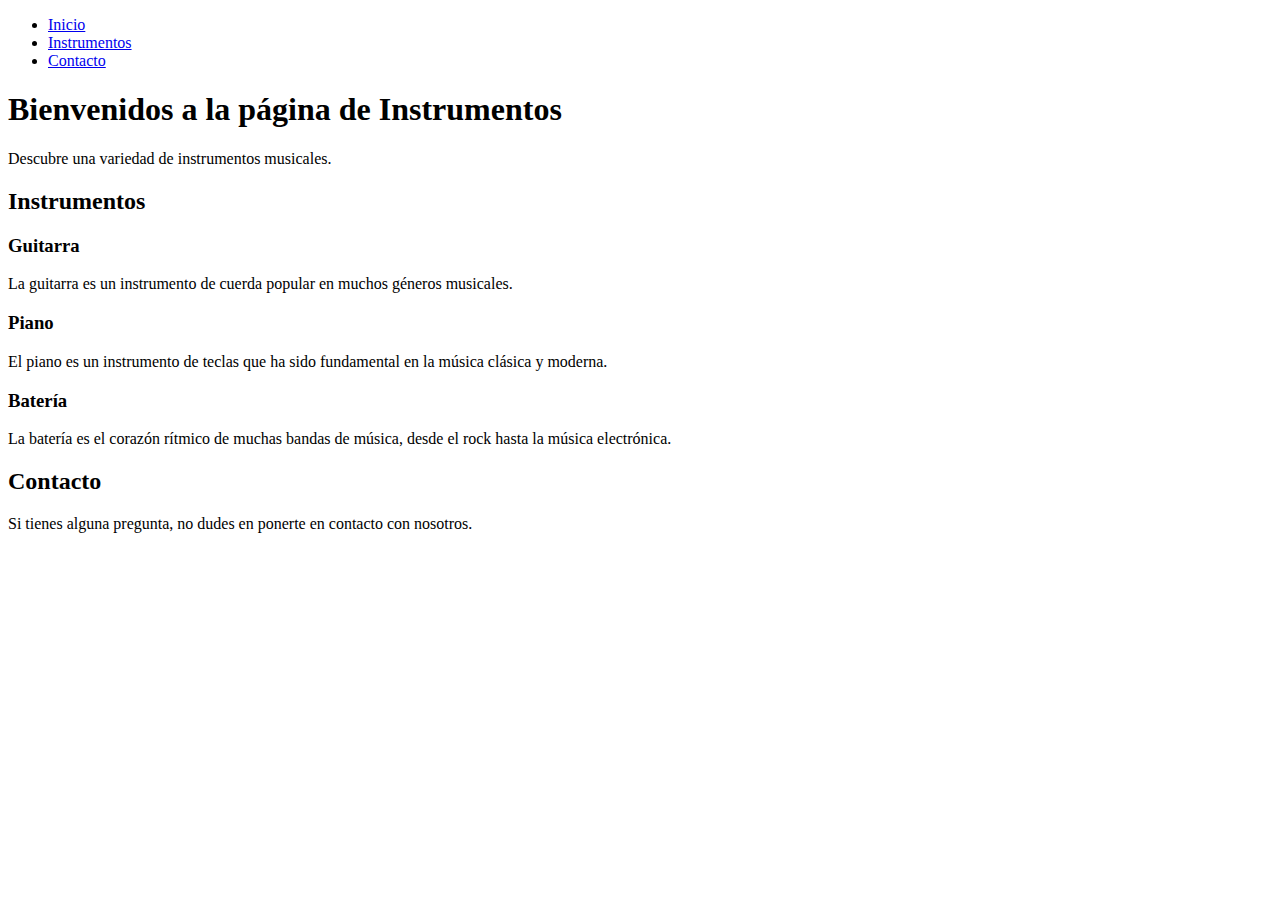
==== index.html @ 2ad23cd2 "Primer Cambio" ====
<!DOCTYPE html>
<html lang="es">
<head>
    <meta charset="UTF-8">
    <meta name="viewport" content="width=device-width, initial-scale=1.0">
    <title>Página de Instrumentos</title>
    <link rel="stylesheet" href="styles.css">
</head>
<body>

    <!-- Barra de navegación -->
    <nav>
        <ul>
            <li><a href="#home">Inicio</a></li>
            <li><a href="#instrumentos">Instrumentos</a></li>
            <li><a href="#contacto">Contacto</a></li>
        </ul>
    </nav>

    <!-- Sección de inicio -->
    <section id="home">
        <h1>Bienvenidos a la página de Instrumentos</h1>
        <p>Descubre una variedad de instrumentos musicales.</p>
    </section>

    <!-- Sección de instrumentos -->
    <section id="instrumentos">
        <h2>Instrumentos</h2>
        <div class="instrumentos-lista">
            <div class="instrumento">
                <h3>Guitarra</h3>
                <p>La guitarra es un instrumento de cuerda popular en muchos géneros musicales.</p>
            </div>
            <div class="instrumento">
                <h3>Piano</h3>
                <p>El piano es un instrumento de teclas que ha sido fundamental en la música clásica y moderna.</p>
            </div>
            <div class="instrumento">
                <h3>Batería</h3>
                <p>La batería es el corazón rítmico de muchas bandas de música, desde el rock hasta la música electrónica.</p>
            </div>
        </div>
    </section>

    <!-- Sección de contacto -->
    <section id="contacto">
        <h2>Contacto</h2>
        <p>Si tienes alguna pregunta, no dudes en ponerte en contacto con nosotros.</p>
    </section>

</body>
</html>
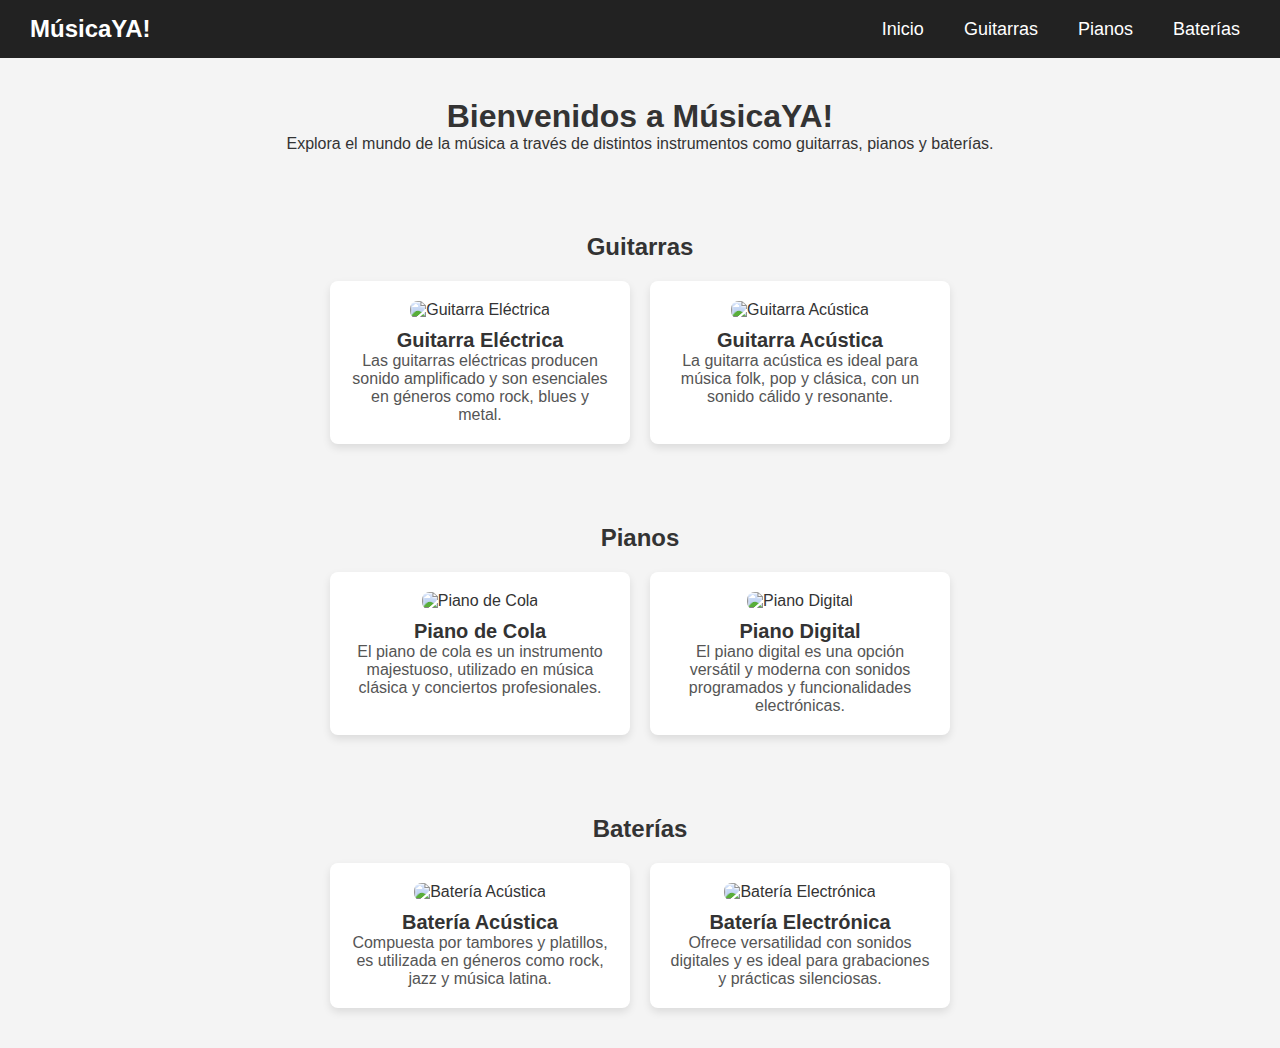
==== commit 8f41ab56: "Segundo cambio" ====
--- a/index.html
+++ b/index.html
@@ -3,49 +3,79 @@
 <head>
     <meta charset="UTF-8">
     <meta name="viewport" content="width=device-width, initial-scale=1.0">
-    <title>Página de Instrumentos</title>
+    <title>MúsicaYA! - Página de Instrumentos</title>
     <link rel="stylesheet" href="styles.css">
 </head>
 <body>
 
-    <!-- Barra de navegación -->
-    <nav>
-        <ul>
-            <li><a href="#home">Inicio</a></li>
-            <li><a href="#instrumentos">Instrumentos</a></li>
-            <li><a href="#contacto">Contacto</a></li>
-        </ul>
-    </nav>
+    <!-- Barra de navegación con logo -->
+    <header>
+        <div class="logo">MúsicaYA!</div>
+        <nav>
+            <ul>
+                <li><a href="index.html">Inicio</a></li>
+                <li><a href="#guitarras">Guitarras</a></li>
+                <li><a href="#pianos">Pianos</a></li>
+                <li><a href="#baterias">Baterías</a></li>
+            </ul>
+        </nav>
+    </header>
 
     <!-- Sección de inicio -->
     <section id="home">
-        <h1>Bienvenidos a la página de Instrumentos</h1>
-        <p>Descubre una variedad de instrumentos musicales.</p>
+        <h1>Bienvenidos a MúsicaYA!</h1>
+        <p>Explora el mundo de la música a través de distintos instrumentos como guitarras, pianos y baterías.</p>
     </section>
 
-    <!-- Sección de instrumentos -->
-    <section id="instrumentos">
-        <h2>Instrumentos</h2>
+    <!-- Sección Guitarras -->
+    <section id="guitarras">
+        <h2>Guitarras</h2>
         <div class="instrumentos-lista">
             <div class="instrumento">
-                <h3>Guitarra</h3>
-                <p>La guitarra es un instrumento de cuerda popular en muchos géneros musicales.</p>
+                <img src="https://d1aeri3ty3izns.cloudfront.net/media/50/509580/1200/preview.jpg" alt="Guitarra Eléctrica">
+                <h3>Guitarra Eléctrica</h3>
+                <p>Las guitarras eléctricas producen sonido amplificado y son esenciales en géneros como rock, blues y metal.</p>
             </div>
             <div class="instrumento">
-                <h3>Piano</h3>
-                <p>El piano es un instrumento de teclas que ha sido fundamental en la música clásica y moderna.</p>
-            </div>
-            <div class="instrumento">
-                <h3>Batería</h3>
-                <p>La batería es el corazón rítmico de muchas bandas de música, desde el rock hasta la música electrónica.</p>
+                <img src="https://lacarnemagazine.com/wp-content/uploads/2020/06/mejores-guitarras-acusticas-web-1200x675.jpg" alt="Guitarra Acústica">
+                <h3>Guitarra Acústica</h3>
+                <p>La guitarra acústica es ideal para música folk, pop y clásica, con un sonido cálido y resonante.</p>
             </div>
         </div>
     </section>
 
-    <!-- Sección de contacto -->
-    <section id="contacto">
-        <h2>Contacto</h2>
-        <p>Si tienes alguna pregunta, no dudes en ponerte en contacto con nosotros.</p>
+    <!-- Sección Pianos -->
+    <section id="pianos">
+        <h2>Pianos</h2>
+        <div class="instrumentos-lista">
+            <div class="instrumento">
+                <img src="img/piano-de-cola.jpg" alt="Piano de Cola">
+                <h3>Piano de Cola</h3>
+                <p>El piano de cola es un instrumento majestuoso, utilizado en música clásica y conciertos profesionales.</p>
+            </div>
+            <div class="instrumento">
+                <img src="img/piano-digital.jpg" alt="Piano Digital">
+                <h3>Piano Digital</h3>
+                <p>El piano digital es una opción versátil y moderna con sonidos programados y funcionalidades electrónicas.</p>
+            </div>
+        </div>
+    </section>
+
+    <!-- Sección Baterías -->
+    <section id="baterias">
+        <h2>Baterías</h2>
+        <div class="instrumentos-lista">
+            <div class="instrumento">
+                <img src="img/bateria-acustica.jpg" alt="Batería Acústica">
+                <h3>Batería Acústica</h3>
+                <p>Compuesta por tambores y platillos, es utilizada en géneros como rock, jazz y música latina.</p>
+            </div>
+            <div class="instrumento">
+                <img src="img/bateria-electronica.jpg" alt="Batería Electrónica">
+                <h3>Batería Electrónica</h3>
+                <p>Ofrece versatilidad con sonidos digitales y es ideal para grabaciones y prácticas silenciosas.</p>
+            </div>
+        </div>
     </section>
 
 </body>
--- a/styles.css
+++ b/styles.css
@@ -0,0 +1,92 @@
+/* Reset básico */
+* {
+    margin: 0;
+    padding: 0;
+    box-sizing: border-box;
+}
+
+/* Estilos generales */
+body {
+    font-family: Arial, sans-serif;
+    background-color: #f4f4f4;
+    color: #333;
+}
+
+/* Barra de navegación */
+header {
+    display: flex;
+    justify-content: space-between;
+    align-items: center;
+    background-color: #222;
+    padding: 15px 30px;
+}
+
+/* Estilos del logo */
+.logo {
+    font-size: 24px;
+    font-weight: bold;
+    color: white;
+}
+
+/* Menú de navegación */
+nav ul {
+    list-style: none;
+    display: flex;
+    gap: 20px;
+}
+
+nav ul li {
+    display: inline;
+}
+
+nav ul li a {
+    text-decoration: none;
+    color: white;
+    font-size: 18px;
+    padding: 10px;
+    transition: color 0.3s;
+}
+
+nav ul li a:hover {
+    color: #f39c12;
+}
+
+/* Secciones */
+section {
+    padding: 40px;
+    text-align: center;
+}
+
+/* Lista de instrumentos */
+.instrumentos-lista {
+    display: flex;
+    justify-content: center;
+    gap: 20px;
+    flex-wrap: wrap;
+    margin-top: 20px;
+}
+
+.instrumento {
+    background-color: white;
+    padding: 20px;
+    border-radius: 8px;
+    box-shadow: 0 4px 8px rgba(0, 0, 0, 0.1);
+    width: 300px;
+    text-align: center;
+}
+
+.instrumento img {
+    width: 100%;
+    height: auto;
+    border-radius: 8px;
+}
+
+.instrumento h3 {
+    margin-top: 10px;
+    font-size: 20px;
+}
+
+.instrumento p {
+    font-size: 16px;
+    color: #555;
+}
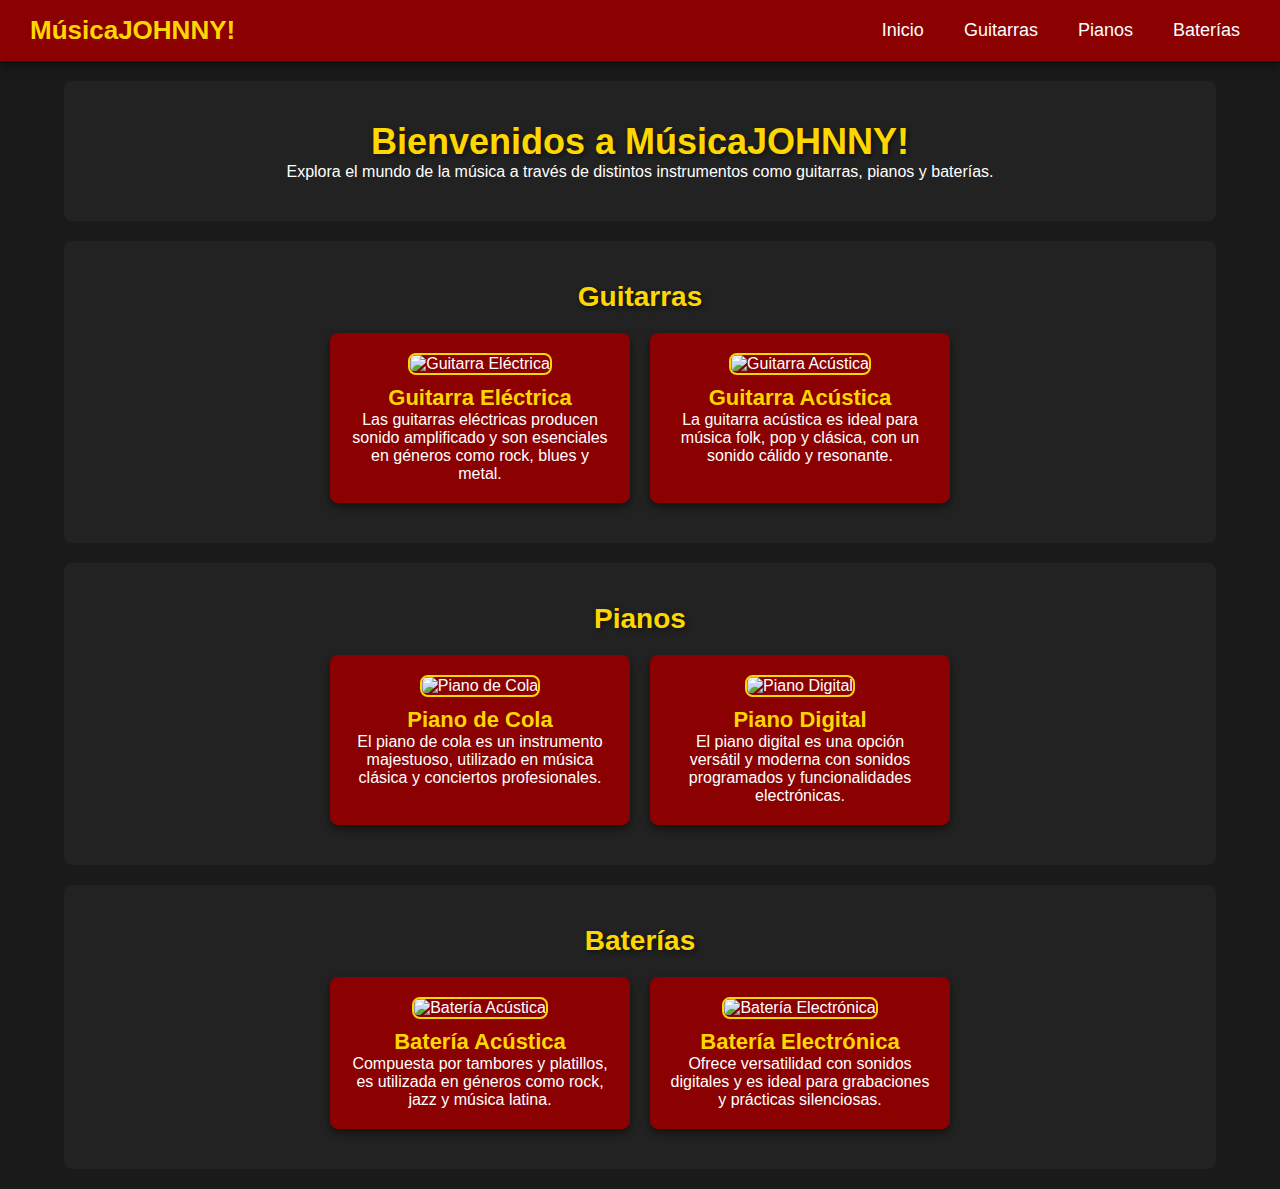
==== commit d276a7dd: "Cuarto Cambio" ====
--- a/index.html
+++ b/index.html
@@ -8,9 +8,9 @@
 </head>
 <body>
 
-    <!-- Barra de navegación con logo -->
+    
     <header>
-        <div class="logo">MúsicaYA!</div>
+        <div class="logo">MúsicaJOHNNY!</div>
         <nav>
             <ul>
                 <li><a href="index.html">Inicio</a></li>
@@ -21,13 +21,13 @@
         </nav>
     </header>
 
-    <!-- Sección de inicio -->
+    
     <section id="home">
-        <h1>Bienvenidos a MúsicaYA!</h1>
+        <h1>Bienvenidos a MúsicaJOHNNY!</h1>
         <p>Explora el mundo de la música a través de distintos instrumentos como guitarras, pianos y baterías.</p>
     </section>
 
-    <!-- Sección Guitarras -->
+    
     <section id="guitarras">
         <h2>Guitarras</h2>
         <div class="instrumentos-lista">
@@ -44,34 +44,34 @@
         </div>
     </section>
 
-    <!-- Sección Pianos -->
+   
     <section id="pianos">
         <h2>Pianos</h2>
         <div class="instrumentos-lista">
             <div class="instrumento">
-                <img src="img/piano-de-cola.jpg" alt="Piano de Cola">
+                <img src="https://th.bing.com/th/id/OIP.2DpzwvwTHkvOr_mAiF2N-wHaFW?rs=1&pid=ImgDetMain" alt="Piano de Cola">
                 <h3>Piano de Cola</h3>
                 <p>El piano de cola es un instrumento majestuoso, utilizado en música clásica y conciertos profesionales.</p>
             </div>
             <div class="instrumento">
-                <img src="img/piano-digital.jpg" alt="Piano Digital">
+                <img src="https://m.media-amazon.com/images/I/61U6QapiqAL._AC_SL1500_.jpg" alt="Piano Digital">
                 <h3>Piano Digital</h3>
                 <p>El piano digital es una opción versátil y moderna con sonidos programados y funcionalidades electrónicas.</p>
             </div>
         </div>
     </section>
 
-    <!-- Sección Baterías -->
+    
     <section id="baterias">
         <h2>Baterías</h2>
         <div class="instrumentos-lista">
             <div class="instrumento">
-                <img src="img/bateria-acustica.jpg" alt="Batería Acústica">
+                <img src="https://images.tcdn.com.br/img/img_prod/480495/bateria_acustica_noah_dc5_bumbo_22_completa_red_cedar_1021601_1_20200312154826.jpg" alt="Batería Acústica">
                 <h3>Batería Acústica</h3>
                 <p>Compuesta por tambores y platillos, es utilizada en géneros como rock, jazz y música latina.</p>
             </div>
             <div class="instrumento">
-                <img src="img/bateria-electronica.jpg" alt="Batería Electrónica">
+                <img src="https://th.bing.com/th/id/OIP.T-4nSWLLnnFkGmGeX2vv5QHaHJ?rs=1&pid=ImgDetMain" alt="Batería Electrónica">
                 <h3>Batería Electrónica</h3>
                 <p>Ofrece versatilidad con sonidos digitales y es ideal para grabaciones y prácticas silenciosas.</p>
             </div>
--- a/styles.css
+++ b/styles.css
@@ -1,34 +1,35 @@
-/* Reset básico */
+
 * {
     margin: 0;
     padding: 0;
     box-sizing: border-box;
 }
 
-/* Estilos generales */
+
 body {
     font-family: Arial, sans-serif;
-    background-color: #f4f4f4;
-    color: #333;
+    background-color: #1a1a1a; 
+    color: #fff;
 }
 
-/* Barra de navegación */
+
 header {
     display: flex;
     justify-content: space-between;
     align-items: center;
-    background-color: #222;
+    background-color: #8B0000; 
     padding: 15px 30px;
+    box-shadow: 0 4px 10px rgba(0, 0, 0, 0.5);
 }
 
-/* Estilos del logo */
+
 .logo {
-    font-size: 24px;
+    font-size: 26px;
     font-weight: bold;
-    color: white;
+    color: #FFD700; 
 }
 
-/* Menú de navegación */
+
 nav ul {
     list-style: none;
     display: flex;
@@ -44,20 +45,40 @@
     color: white;
     font-size: 18px;
     padding: 10px;
-    transition: color 0.3s;
+    transition: color 0.3s, transform 0.2s;
 }
 
 nav ul li a:hover {
-    color: #f39c12;
+    color: #FFD700; 
+    transform: scale(1.1);
 }
 
-/* Secciones */
+
 section {
     padding: 40px;
     text-align: center;
+    background-color: #222; 
+    margin: 20px auto;
+    border-radius: 8px;
+    max-width: 90%;
 }
 
-/* Lista de instrumentos */
+
+h1, h2 {
+    color: #FFD700; 
+    text-shadow: 2px 2px 5px rgba(0, 0, 0, 0.5);
+}
+
+h1 {
+    font-size: 36px;
+}
+
+h2 {
+    font-size: 28px;
+    margin-bottom: 20px;
+}
+
+
 .instrumentos-lista {
     display: flex;
     justify-content: center;
@@ -66,27 +87,44 @@
     margin-top: 20px;
 }
 
+
 .instrumento {
-    background-color: white;
+    background-color: #8B0000; 
     padding: 20px;
     border-radius: 8px;
-    box-shadow: 0 4px 8px rgba(0, 0, 0, 0.1);
+    box-shadow: 0 4px 8px rgba(0, 0, 0, 0.5);
     width: 300px;
     text-align: center;
+    transition: transform 0.3s, box-shadow 0.3s;
+}
+
+.instrumento:hover {
+    transform: translateY(-5px);
+    box-shadow: 0 6px 12px rgba(255, 215, 0, 0.4);
 }
 
 .instrumento img {
     width: 100%;
     height: auto;
     border-radius: 8px;
+    border: 2px solid #FFD700; 
 }
 
 .instrumento h3 {
     margin-top: 10px;
-    font-size: 20px;
+    font-size: 22px;
+    color: #FFD700; 
 }
 
 .instrumento p {
     font-size: 16px;
-    color: #555;
+    color: #fff;
 }
+
+
+@media (max-width: 768px) {
+    .instrumentos-lista {
+        flex-direction: column;
+        align-items: center;
+    }
+}
